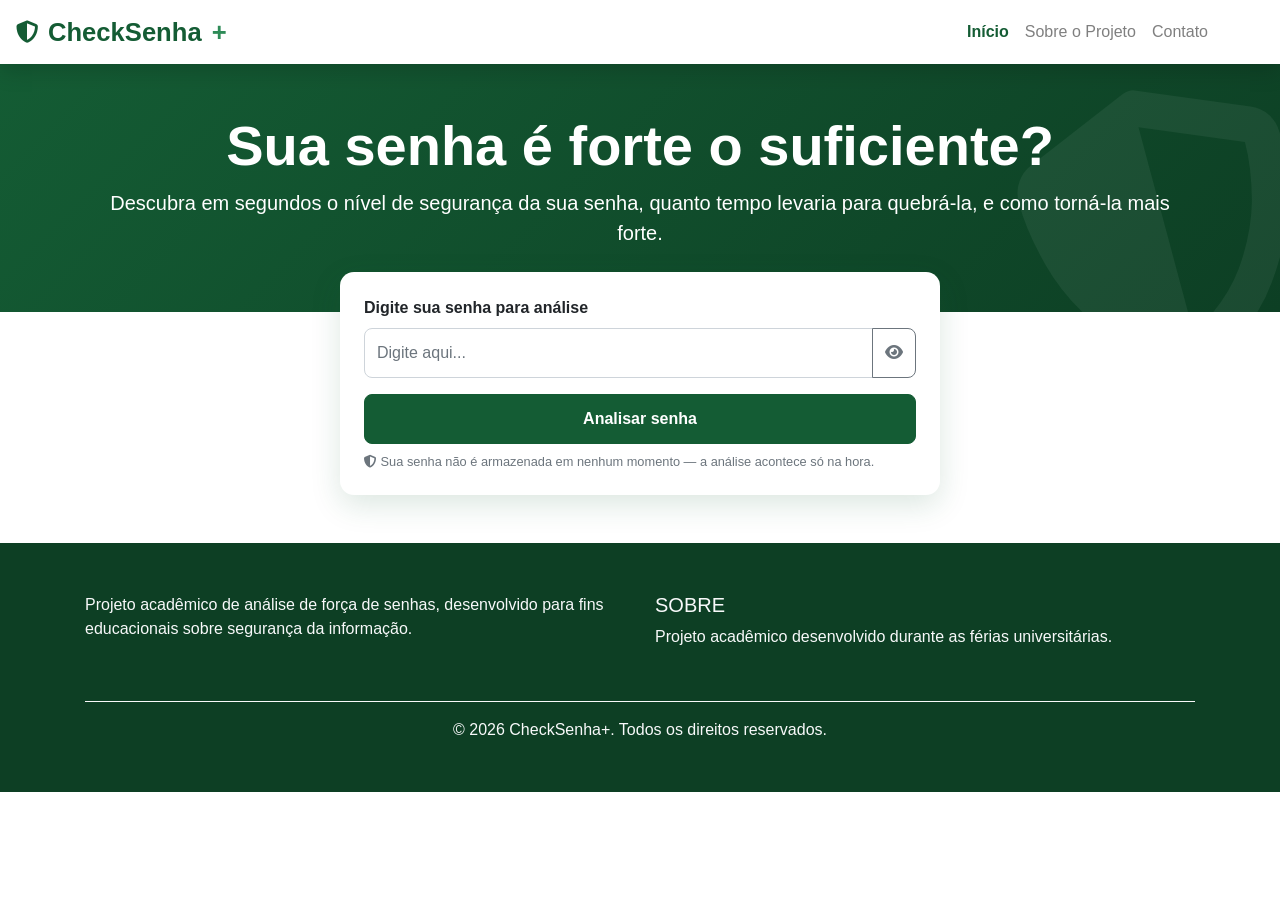
==== index.html @ 87e2ce7c "CHeckSenha" ====
<!DOCTYPE html>
<html lang="pt-br">
<head>
    <meta charset="utf-8">
    <meta name="viewport" content="width=device-width, initial-scale=1, shrink-to-fit=no">

    <link rel="stylesheet" href="https://stackpath.bootstrapcdn.com/bootstrap/4.1.3/css/bootstrap.min.css" integrity="sha384-MCw98/SFnGE8fJT3GXwEOngsV7Zt27NXFoaoApmYm81iuXoPkFOJwJ8ERdknLPMO" crossorigin="anonymous">
    <link rel="stylesheet" href="https://use.fontawesome.com/releases/v5.3.1/css/all.css" integrity="sha384-mzrmE5qonljUremFsqc01SB46JvROS7bZs3IO2EmfFsd15uHvIt+Y8vEf7N7fWAU" crossorigin="anonymous">
    <link rel="stylesheet" href="https://cdnjs.cloudflare.com/ajax/libs/font-awesome/6.4.0/css/all.min.css">

    <title>CheckSenha+ - Teste a força da sua senha</title>
    <link rel="stylesheet" href="css/style.css">
    <link rel="stylesheet" href="css/password-checker.css">
</head>
<body>
    <header id="topo">
        <nav class="navbar navbar-expand-sm navbar-light">
            <a href="index.html" class="navbar-brand logo-checksenha">
                <i class="fa-solid fa-shield-halved"></i> CheckSenha<span class="mais">+</span>
            </a>
            <button class="navbar-toggler" data-toggle="collapse" data-target="#nav-target">
                <span class="navbar-toggler-icon"></span>
            </button>
            <div class="collapse navbar-collapse" id="nav-target">
                <ul class="navbar-nav ml-auto">
                    <li class="nav-item">
                        <a class="nav-link link ativo" href="index.html">Início</a>
                    </li>
                    <li class="nav-item">
                        <a class="nav-link link" href="Quem-Somos.html">Sobre o Projeto</a>
                    </li>
                    <li class="nav-item">
                        <a class="nav-link link mr-5" href="contatos.html">Contato</a>
                    </li>
                </ul>
            </div>
        </nav>
    </header>

    <section id="banner1" class="py-5 text-center text-white">
        <div class="container">
            <h1 class="display-4 font-weight-bold">Sua senha é forte o suficiente?</h1>
            <p class="lead">Descubra em segundos o nível de segurança da sua senha, quanto tempo levaria para quebrá-la, e como torná-la mais forte.</p>
        </div>
    </section>

    <section id="checador" class="pb-5">
        <div class="container">
            <div class="card p-4 mx-auto" style="max-width: 600px;">

                <label for="inputSenha" class="form-label font-weight-bold">Digite sua senha para análise</label>
                <div class="input-group mb-3">
                    <input type="password" class="form-control" id="inputSenha" placeholder="Digite aqui...">
                    <div class="input-group-append">
                        <button class="btn btn-outline-secondary" type="button" id="btnMostrarSenha">
                            <i class="fa-solid fa-eye"></i>
                        </button>
                    </div>
                </div>

                <button class="btn btn-primary w-100" id="btnAnalisar">Analisar senha</button>

                <p class="text-muted small mt-2 mb-0">
                    <i class="fa-solid fa-shield-halved"></i>
                    Sua senha não é armazenada em nenhum momento — a análise acontece só na hora.
                </p>

                <div id="resultado" class="mt-4" style="display:none;">
                    <hr>

                    <div class="mb-2">
                        <strong>Classificação:</strong>
                        <span id="resClassificacao"></span>
                    </div>

                    <div class="progress mb-3" style="height: 20px;">
                        <div id="barraForca" class="progress-bar" role="progressbar" style="width: 0%;"></div>
                    </div>

                    <div class="mb-2">
                        <strong>Tempo estimado para quebrar:</strong>
                        <span id="resTempo"></span>
                    </div>

                    <div class="mb-2" id="blocoComprometida" style="display:none;">
                        <span class="badge badge-danger">⚠️ Essa senha já apareceu em vazamentos conhecidos!</span>
                    </div>

                    <div class="mb-2" id="blocoPadroes" style="display:none;">
                        <strong>Padrões detectados:</strong>
                        <ul id="listaPadroes"></ul>
                    </div>

                    <div>
                        <strong>Sugestões de melhoria:</strong>
                        <ul id="listaMelhorias"></ul>
                    </div>
                </div>

                <div id="erroMsg" class="alert alert-danger mt-3" style="display:none;"></div>
            </div>
        </div>
    </section>

    <footer id="footer" class="mt-0">
        <div class="container">
            <div class="row">
                <div class="col-md-6 text-light">
                    <p>Projeto acadêmico de análise de força de senhas, desenvolvido para fins educacionais sobre segurança da informação.</p>
                </div>
                <div class="col-md-6">
                    <h5 class="text-uppercase text-light">Sobre</h5>
                    <p class="text-light">Projeto acadêmico desenvolvido durante as férias universitárias.</p>
                </div>
            </div>
            <hr class="border-light">
            <div class="text-center text-light">
                <p class="mb-0">&copy; 2026 CheckSenha+. Todos os direitos reservados.</p>
            </div>
        </div>
    </footer>

    <script src="script/script.js"></script>
    <script src="script/passwordChecker.js"></script>
    <script src="https://code.jquery.com/jquery-3.3.1.slim.min.js" integrity="sha384-q8i/X+965DzO0rT7abK41JStQIAqVgRVzpbzo5smXKp4YfRvH+8abtTE1Pi6jizo" crossorigin="anonymous"></script>
    <script src="https://cdnjs.cloudflare.com/ajax/libs/popper.js/1.14.3/umd/popper.min.js" integrity="sha384-ZMP7rVo3mIykV+2+9J3UJ46jBk0WLaUAdn689aCwoqbBJiSnjAK/l8WvCWPIPm49" crossorigin="anonymous"></script>
    <script src="https://stackpath.bootstrapcdn.com/bootstrap/4.1.3/js/bootstrap.min.js" integrity="sha384-ChfqqxuZUCnJSK3+MXmPNIyE6ZbWh2IMqE241rYiqJxyMiZ6OW/JmZQ5stwEULTy" crossorigin="anonymous"></script>
</body>
</html>
---- css/style.css ----
html {
  scroll-behavior: smooth;
  overflow-x: hidden;
}
button{
    outline: none;
    cursor: pointer;
}
button:focus , input:focus, select:focus{
    outline: none;
}
*{
    box-sizing: border-box;
}
#dados-pessoais,
#consultas,
#exames,
#historico {
  scroll-margin-top: 160px; 
  opacity: 0.2;
  transition: 0.4s ease;
}
img, input, button, select{
            outline: none;
        }
        #topo{
            opacity: 0;
            transition: 0.5s ease;
        }
        .verde{
            background-color: #024959;
            color: white;
        }

        .botao-paciente{
            background-color: steelblue;
            border: 1px solid steelblue;
            transition: 0.3s;
        }
        #footer{
            padding: 50px;
            background: steelblue;
        }

        .botao-paciente:hover{
            background-color: white;
            border: 1px solid #024959;
            color: #024959;
        }
        .card{
            border-radius: 10px;
            cursor: pointer;
            transition: 0.3s;
            box-shadow: 0 0 2px black;
        }

        .card:hover{
            transform: scale(1.04);
        }

        

        #controle{
            background-color: #024959;
        }

        #atendimento-sessao{
            padding: 50px;
            margin: 50px 0;
            background-color: #a3cad3;
            box-shadow: 0 0 10px #024959;
        }

        #atendimento-sessao i{
            color: #024959;
        }

        .verde-texto{
            color: #024959;
        }

        .card-agendamento{
            margin: 20px 0;
            padding: 15px;
            border-radius: 5px;
            box-shadow: 0 0 2px black;
        }

        #agendamento input, select{
            padding: 10px;
        }
        #agendamento .cpf, .data{
            width: 100%;
        }
        #agendamento .data input{
            width: 100%;
        }

        .botan-buscar-horario{
            margin: 10px 0;
        }
        #quem-somos img{
            box-shadow: 0 0 5px black;
            border-radius: 5px
        }

        .quem-somos{
            margin: 50px 0;
        }

        .subbanner{
            background-color: #f6f6f6;
            border-radius: 5px;
            box-shadow: 0 0 1px black;
            padding: 15px;
        }
        
        #banner2{
            margin-top: 10px;
            background-color: #f6f6f6;
        }
        #slides{
            display: flex;
            gap: 16px;
            overflow-x: auto;
            flex-wrap: nowrap;
            scroll-snap-type: x mandatory;
            padding: 10px 16px;
            box-sizing: border-box;
            width: 100%;
            margin: 0;
        }
        #slides .card-2:first-child{
            margin-left: 0;
        }
        .slider-servicos::-webkit-scrollbar {
            display: none;
        }
        .subbanner button{
            padding: 6px;
            cursor: pointer;
            border-radius: 10px;
            background-color: #f6f6f6;
            color: #024959;
            border: 1px solid #024959;
            display: flex;
            gap: 5px;
            align-items: center;
            margin-top: 5px;
        }

        .subbanner button:hover{
            box-shadow: 0 0 5px #024959;
        }
        .card-2{
            min-width: 200px;
            max-width: 200px;
            box-sizing: border-box;
            background-color: #f6f6f6;
            color: steelblue;
            box-shadow: 0 0 10px steelblue;
            display: flex;
            padding: 15px;
            gap: 10px;
            transition: ease 0.3s;
            scroll-snap-align: start;
            flex-shrink: 0;
        }
        .card-2:hover{
            background-color: steelblue;
            color: white;
            box-shadow: 0 0 2px black;
        }
        .card2-b{
            display: flex;
            flex-direction: column;
            justify-content: space-around;
        }
        .botao-especialidades{
            background-color: steelblue;
            border: 1px solid steelblue;
            color: white;
            display: flex;
            justify-content: space-between;
            align-items: center;
            gap: 10px;
            transition: all 0.3s ease;
        }
        .botao-especialidades:hover{
            background-color: white;
            color: steelblue;
            border: 1px solid steelblue;
            transform: scale(1.05);}
            
            .sem-linha {
                text-decoration: none;
            }

        #saude-controle-qualidade{
        background-color: #f6f6f6;
        padding: 50px 0;
    }
    .card-scq{
        display: flex;
        flex-direction: column;
        align-items: center;
        gap: 5px;
        text-align: center;
        min-width: 200px;
        max-width: 350px;
        background-color: white;
        border-radius: 15px;
        box-shadow: 0 5px 10px rgba(0, 0, 0, 0.15);
        padding: 50px;
        margin: 1px;
        flex-shrink: 0;
        scroll-snap-align: start;
        transition: 0.3s ease, box-shadow 0.3s ease;
    }
    .quadrado{
        display: flex;
        flex-direction: column;
    }
    .quadrado h3{
        height: 70px;
    }
    .quadrado p{
        height: 70px;
    }

    .card-scq:hover{
        transform: translateY(-8px);
        box-shadow: 0px 8px 10px rgba(0,0,0,0.15);
    }
    .card-scq img{
        box-shadow: 0 0 5px black;
        border-radius: 5px;
        margin-bottom: 10px;
    }
    .card-scq p{
    }
    #unidades{
        background-color: #f6f6f6;
        padding: 2px 0;
    }

    .card-unidades{
        background-color: white;
        padding: 15px 0;
        transition: 0.3s ease;
        border-radius: 5px;
        box-shadow: 0 0 1px black;
    }

    .card-unidades:hover{
        transform: translateY(-8px);
        box-shadow: 0px 5px 10px rgba(0,0,0,0.15);
    }
    .card-unidades img{
        border-radius: 5px;
        box-shadow: 0 0 5px black;
        margin-bottom: 5px;
    }

    .desc-unidades{
        text-align: start;
        padding: 0 10px;
    }

    #banner-agendamento{
        background-color: #024959;
        color: white;
        margin: 20px 0;
        max-height: 0;
        transition: 0.5s ease;
        opacity: 0.1;
    }

    #info-pessoais, #horarios{
        box-shadow: 0 0 10px rgba(0,0,0,0.3);
        border-radius: 5px;
        padding: 30px;
        transition: 0.5s ease;
        opacity: 0.2;
    }
    #info-pessoais{
        position: sticky !important;
        top: 110px;
    }
    .calcular-imc{
          background-color: white;
          display: flex;
          flex-direction: column;
          padding: 50px;
          height: 450px;
          border-radius: 5px;
          box-shadow: 0 8px 20px rgba(0,0,0,0.15);
          transition: 0.3s;
        }

        .calcular-imc input{
          width: 100%;
          margin-bottom: 5px;
        }

        .calcular-imc label{
          margin: 0;
          padding: 0;
        }
        .fechar{
          display: none;
        }
        #label-obs-agua{
          margin: 0;
          font-size: 0.8em;
        }
        .form-TMB{
          display: flex;
          gap: 5px;
        }
        .form-TMB-select{
          display: flex;
          gap: 5px;
          justify-content: space-between;
        }
        .form-TMB-select select{
          width: 50%;
          padding: 1px;
          margin-bottom: 5px;
          border: 1px solid gray;
          color: gray;
        }
        header{
          transition: 0.3s;
          position: sticky !important;
          top: 0;
          box-shadow: 0 8px 20px rgba(0,0,0,0.15);
          z-index: 1;
          background-color: white;
          overflow: hidden;
        }

        #loginModal{
          width: 100%;
          display: flex;
          transition: 0.5s ease;
          justify-content: center;
          align-items: center;
          flex-direction: column;
          background-color: white;
          max-height: 0;
          overflow: hidden;
        }
        #loginModal.abrir{
          max-height: 300px;
          margin-bottom: 10px;
        }
        .formLogin{
          gap: 10px;
          display: flex;
          flex-direction: column;
          width: 300px;
        }
        .formLogin input, button{
          padding: 5px;
          border-radius: 5px;
          border: 1px solid #a3cad3;
        }
        .formLogin label{
          margin: 0;
          padding: 0;
        }
        .formLogin button{
          background-color: #024959;
          color: white;
          cursor: pointer;
          transition: 0.3s;
        }
        .formLogin button:hover{
          background-color: white;
          color: #024959;
          border: 1px solid #024959;
          transform: scale(1.05);
        }

        .login-link{
          display: flex;
          flex-direction: column;
        }
        .login-link p{
          margin: 0;
          padding: 0;
          color: gray;
        }
        .unidades {
    background-color: #f6f6f6;
    padding: 5rem 0;
}

/* Cards das unidades */
.unidade-card {
    padding: 1rem;
    border: 0;
    box-shadow: 0 4px 15px rgba(0,0,0,0.1);
    border-radius: 8px;
    height: 100%;
}

.unidade-card img {
    border-radius: 8px;
    margin-bottom: 1rem;
    width: 100%;
    object-fit: cover;
}

        .map-responsive {
    overflow: hidden;
    padding-bottom: 56.25%; /* 16:9 */
    position: relative;
    height: 0;
    margin-bottom: 1rem;
}
.map-responsive iframe {
    position: absolute;
    top: 0;
    left: 0;
    width: 100%;
    height: 100%;
    border-radius: 8px;
    border: 0;
}

/* Formulário de contato */
.form-contato-card {
    padding: 2rem;
    border: 0;
    box-shadow: 0 4px 15px rgba(0,0,0,0.1);
    border-radius: 8px;
    background-color: #fff;
}

.form-contato-card .form-label {
    font-weight: 500;
}

.form-contato-card .form-control {
    border-radius: 6px;
    border: 1px solid #ccc;
}

.form-contato-card .btn-primary {
    background-color: #024959;
    border-color: #024959;
}
.form-contato-card .btn-primary:hover {
    background-color: #017180;
    border-color: #017180;
}

        .color-custom {
    background-color: #024959 !important;
}


.list-group-item.active {
    background-color: #024959 !important;
    border-color: #024959 !important;
}

.btn-primary {
}

.btn-info {
    background-color: #024959 !important;
    border-color: #024959 !important;
}

#menu_lateral_cliente{
    position: sticky !important;
    top: 160px;
    opacity: 0.3;
    transition: 0.4s ease;
}

.cinza{
    background-color: #f8f9fa;
}

.card-especialidades{
    box-shadow: 0 8px 10px rgba(0,0,0,0.15);
    padding: 20px;
    border-radius: 10px;
    transition: 0.3s ease;
    height: 170px;
}
.card-especialidades:hover{
    transform: scale(1.05);
}

.img{
    border-radius: 10px;
    box-shadow: 0 0 10px black;
}

#bannerAreaCliente{
    max-height: 0;
    overflow: hidden;
    opacity: 0.2;
    transition: 0.3s ease;
}

/* Estilos para a seção de banner */
.carousel-item {
      height: 500px;
    }

    .img-slide {
      object-fit: cover;
      height: 100%;
      width: 100%;
      transform: scale(1.08);
      transition: ease 3s;
    }
    .carousel-item.active .img-slide{
        transform: scale(1);
    }

    .carousel-caption {
        position: absolute;
        display: flex;
        justify-content: center;
        align-items: center;
        top: 0;
        left: 0;
        width: 100%;
        height: 100%;
      background: rgba(0,0,0,0.2);
      border-radius: 10px;
    }
    .bb{
        width: 80%;
        text-align: start;
    }
    .bb img{
        width: 400px;
    }
    .bb h5{
        font-size: 45px;
        text-shadow: 0px 4px 5px rgba(0,0,0,0.5);
    }
    .bb p{
        text-shadow: 0px 4px 5px rgba(0,0,0,0.5);
    }
    .caixa-dentro-banner{
        width: 50%;
    }
    .caixa-dentro-banner button{
        background-color: transparent;
        border: 1px solid white;
        color: white;
        padding: 8px;
        border-radius: 10px;
        transition: ease 0.3s;
    }
    .caixa-dentro-banner button:hover{
        color: #e6ddd2;
        border: 1px solid #e6ddd2;
        transform: scale(1.1);
    }

    /*MObile*/
    @media (max-width: 768px) {
        .caixa-dentro-banner {
            width: 100%;
            text-align: center;
        }
        .bb img{
            display: none;
            width: 70%;
            height: auto;
        }
        body{
            width: 100%;
            overflow-x: hidden;
        }
        #padrinho img{
            width: 100%;
            height: auto;
        }
        #padrinho .imagem-2{
            display: none;
        }
        .caixa2{
            padding: 0;
        }
        .caixa-impacto-padrinho{
            padding: 0;
        }
        .caixa-impacto-padrinho h1{
            font-size: 20px;
        }
        .caixa-desc-padrinho{
            padding: 0;
        }
        .fechar1{
            display: none;
        }
        .espaco{
            padding: 20px;
        }
        .canto{
            width: 100%;
        }
        #fotoparalax{
        }
        .pag-padrinho-card{
            margin: 10px auto;
            padding: 50px;
            box-shadow: 0 0 0 rgba(0, 0, 0, 0.0);
            border-radius: 0;
        }
        .sempadding{
        }
        .card-scq{
            max-width: 270px;
            padding: 15px;
        }
        .card-scq img{
            width: 80%;
        }
        .card-scq h5{
            font-size: 19px;
        }
        .card-scq p{
            font-size: 15px;
            height: 120px;
        }
        .fechar-mobile{
            display: none;
        }
        .cinza h1{
            font-size: 32px;
        }
    }
    .meio{
            display: flex;
            justify-content: center;
            position: relative;
        }
    .marcar{
        border: 1px solid red;
        display: flex;
        justify-content: center;
    }
    .gap{
        gap: 20px;
    }
.card-as{
    text-align: start;
}
#banner-especialidade{
    height: 300px;
    background-image: url(../img/banner-especialidades.jpg);
    background-size: cover;
    background-position: center;
    background-attachment: scroll;
    display: flex;
    align-items: center;
    padding: 50px;
    z-index: 20;
    animation: inicio ease 1s;
    overflow: hidden;
}

@keyframes inicio {
    0% {
        opacity: 0;
        transform: translateY(-400px);
    }
    100%{
        opacity: 1;
        transform: translateY(0);
    }
}
#banner1{
    animation: suave ease 1s;
}

@keyframes suave {
    0%{
        opacity: 0;
    }
    100%{
        opacity: 1;
    }
}
.cards-especialidades{
    width: 100%;
    display: flex;
    gap: 16px;
    overflow-x: auto;
    scroll-snap-type: x mandatory;
    padding: 10px;
}

.cards-especialidades::-webkit-scrollbar{
    display: none;
}
.card-esp{
    min-width: 240px;
    flex-shrink: 0;
    scroll-snap-align: start;

}
/* Estilos para a seção de padrinho */
.imagem-1{
            width: 550px;
            border-radius: 5px;
            box-shadow: 0 10px 10px rgba(0, 0, 0, 0.4);
        }
        .imagem-2{
            position: relative;
            top: 100px;
            left: -50px;
            width: 260px;
            height: 400px;
            border-radius: 5px;
            box-shadow: 0 10px 10px rgba(0, 0, 0, 0.4);
            object-fit: cover;
        }
        .titulo-padrinho{
            font-family: system-ui, -apple-system, BlinkMacSystemFont, 'Segoe UI', Roboto, Oxygen, Ubuntu, Cantarell, 'Open Sans', 'Helvetica Neue', sans-serif;
            font-size: 34px;
            font-weight: bold;
            color: black;
            width: 100%;
        }
        .caixa-desc-padrinho {
            display: flex;
            flex-direction: column;
            justify-content: space-between;
        }

        .caixa-desc-padrinho button{
            background-color: steelblue;
            border: 1px solid steelblue;
            color: white;
            transition: ease 0.3s;
        }
        .caixa-desc-padrinho button:hover{
            border: 1px solid steelblue;
            background-color: white;
            color: steelblue;
        }
        .caixa-impacto-padrinho h1{
            font-size: 38px;
            padding: 5px;
            font-weight: bold;
        }
        .caixa-desc-padrinho p{
            font-family: system-ui, -apple-system, BlinkMacSystemFont, 'Segoe UI', Roboto, Oxygen, Ubuntu, Cantarell, 'Open Sans', 'Helvetica Neue', sans-serif;
            font-size: 16px;
            padding: 5px;
        }
        .sub-padrinho{
            width: 100%;
            text-align: center;
            color: black;
        }
        .sub-padrinho{
            font-size: 16px;
        }
        .fonte{
            font-family: system-ui, -apple-system, BlinkMacSystemFont, 'Segoe UI', Roboto, Oxygen, Ubuntu, Cantarell, 'Open Sans', 'Helvetica Neue', sans-serif;
        }
        #padrinho{
            opacity: 0;
            animation: fadeIn 1.5s ease forwards;
            background-color: #a3cad3;
        }
        @keyframes fadeIn {
        to {
            opacity: 1;
        }
        }

        #fotoparalax{
            background-image: url(../img/banner2.png);
            background-size: cover;
            background-position: center;
            height: 400px;
            background-attachment: fixed;
        }
        .azul{
            color: steelblue;
        }
        .canto{
            display: flex;
            text-align: start;
            justify-content: center;
            flex-direction: column;
            height: 100%;
        }
        .canto h1, .canto p{
            color: white;
            text-shadow: 2px 2px 4px rgba(0, 0, 0, 0.6);
        }
        
        .ativo{
            color: steelblue;
            font-weight: bold;
        }
        .imagens{
            box-shadow: 0 4px 20px rgba(0, 0, 0, 0.4);
        }
        .cards-especialidade-mobile{
            display: none;
        }
        .padding5{
            padding: 5px;
        }
        #nada{
            padding: 50px 0;
        }
        @media (max-width:768px) {
            
            .cards-especialidade-mobile{
                display: flex;
                gap: 16px;
                overflow-x: auto;
                scroll-snap-type: x mandatory;
    
                padding: 10px;
            }
            .cards-especialidade-mobile::-webkit-scrollbar{
                display: none;
            }
            .card-especialidade-mobile{
                min-width: 250px;
                max-width: 250px;
                flex-shrink: 0;
                scroll-snap-align: start;
    
                border-radius: 10px;
                padding: 20px;
                background: white;
                box-shadow: 0 2px 8px rgba(0,0,0,0.3);
            }
            .card-especialidade-mobile h4{
                min-height: 50px;
            }
            .card-especialidade-mobile p {
                min-height: 98px;
            }
            .card-especialidade-mobile hr{
                box-shadow: 0 5px 0px rgba(0, 0, 0, 0.4);
            }
            #nada{
                padding: 0;
            }
            #ultimasessao-especialidade h3, #ultimasessao-especialidade h4{ 
                font-size: 1.2em;

            }
            .paddingcima{
                padding-top: 50px;
                padding-bottom: 0;
            }
        }

        /*pag QUem somos*/
        #banner-Quem-Somos{
            background-image: url(../img/banner3.png);
            height: 300px;
            background-position: center;
            background-size: cover;
            display: flex;
            justify-content: center;
            align-items: center;
            animation: iniciobanner 1s ease;
        }
        @keyframes iniciobanner {
            0%{
                opacity: 0;
                height: 0;
            }
            100%{
                opacity: 1;
            }
        }
        #banner-Quem-Somos .bqs-titulo{
            display: flex;
            flex-direction: column;
            padding: 50px;
        }
        #banner-Quem-Somos .bqs-titulo h1{
            font-size: 40px;
            color: white;
            text-shadow: 0 4px 10px rgba(0, 0, 0, 0.6);
        }
        #banner-Quem-Somos .bqs-titulo p{
            color: white;
            text-shadow: 0 4px 10px rgba(0, 0, 0, 0.6);
        }
        .quem-somos img{
            border-radius: 15px;
            box-shadow: 0 4px 10px rgba(0, 0, 0, 0.6);
        }
        @media (max-width: 768px) {
            .quem-somos img{
                width: 100%;
            }
        }

        /*contato*/
        .banner-contato{
            background-image: url(../img/vet2.jpg);
            background-position: center;
            background-size: cover;
            height: 300px;
            display: flex;
                align-items: center;
                animation: en ease 1s;
        }
        @keyframes en {
            0%{
                opacity: 0;
                height: 0;
            }
            100%{
                opacity: 1;
            }
        }
        .contato-titulo{
            width: 100%;
            padding: 50px;
            color: white;
            text-shadow: 0 4px 10px rgba(0, 0, 0, 0.6);
        }
---- css/password-checker.css ----
:root {
    --verde-principal: #145c34;
    --verde-escuro: #0d3f24;
    --verde-claro: #2e8b57;
}

#banner1 h1 {
    font-weight: 700;
}

#banner1 {
    background: linear-gradient(135deg, var(--verde-principal) 0%, var(--verde-escuro) 100%) !important;
    position: relative;
    overflow: hidden;
}

#banner1::before {
    content: "\f3ed";
    font-family: "Font Awesome 6 Free";
    font-weight: 900;
    position: absolute;
    font-size: 18rem;
    color: rgba(255, 255, 255, 0.06);
    right: -30px;
    top: -50px;
    transform: rotate(-15deg);
    pointer-events: none;
}

#banner1 .container {
    position: relative;
    z-index: 1;
}

.banner-contato {
    background: linear-gradient(135deg, var(--verde-principal) 0%, var(--verde-escuro) 100%) !important;
    background-image: none !important;
    padding: 80px 0;
    color: white;
}

.banner-contato .contato-titulo h1,
.banner-contato .contato-titulo p {
    color: white;
}

.logo-checksenha {
    font-size: 1.6rem;
    font-weight: 700;
    color: var(--verde-principal) !important;
    display: flex;
    align-items: center;
    gap: 10px;
}

.logo-checksenha i {
    font-size: 1.4rem;
}

.logo-checksenha .mais {
    color: var(--verde-claro);
}

#checador {
    margin-top: -40px;
    position: relative;
    z-index: 2;
}

#checador .card,
.form-contato-card {
    border: none;
    border-radius: 14px;
    box-shadow: 0 10px 30px rgba(20, 92, 52, 0.15);
    transition: 0.3s;
    padding: 30px;
}

#checador input#inputSenha {
    padding: 12px;
    font-size: 1rem;
    border-radius: 8px 0 0 8px;
}

#checador input#inputSenha:focus,
.form-control:focus {
    box-shadow: 0 0 0 2px var(--verde-principal);
    border-color: var(--verde-principal);
}

#btnAnalisar,
.form-contato-card button[type="submit"] {
    background-color: var(--verde-principal);
    border: 1px solid var(--verde-principal);
    padding: 12px;
    font-weight: 600;
    border-radius: 8px;
    transition: 0.3s;
}

#btnAnalisar:hover,
.form-contato-card button[type="submit"]:hover {
    background-color: white;
    color: var(--verde-principal);
    border: 1px solid var(--verde-principal);
}

#btnMostrarSenha {
    cursor: pointer;
    border-radius: 0 8px 8px 0;
}

.nav-link.ativo {
    color: var(--verde-principal) !important;
    font-weight: 600;
}

.progress {
    border-radius: 10px;
    background-color: #e9ecef;
}

.progress-bar {
    transition: width 0.5s ease, background-color 0.5s ease;
    font-weight: 600;
}

.progress-bar.bg-danger { background-color: #dc3545 !important; }
.progress-bar.bg-warning { background-color: #ffc107 !important; }
.progress-bar.bg-info { background-color: #2e8b57 !important; }
.progress-bar.bg-success { background-color: #145c34 !important; }

#resClassificacao {
    font-weight: 700;
}

#blocoComprometida .badge {
    font-size: 0.95rem;
    padding: 8px 12px;
}

#listaPadroes, #listaMelhorias {
    padding-left: 20px;
}

#listaPadroes li {
    color: #dc3545;
    margin-bottom: 4px;
}

#listaMelhorias li {
    color: #495057;
    margin-bottom: 4px;
}

#footer {
    background-color: var(--verde-escuro) !important;
}

#footer .col-md-6,
#footer .col-md-12 {
    margin-bottom: 20px;
}

#banner-Quem-Somos {
    background: linear-gradient(135deg, var(--verde-principal) 0%, var(--verde-escuro) 100%) !important;
    padding: 60px 0;
    color: white;
}

.azul {
    color: var(--verde-principal) !important;
}

@media (max-width: 576px) {
    #checador .card {
        margin: 0 10px;
        padding: 20px !important;
    }

    #banner1 h1 {
        font-size: 1.8rem;
    }

    #banner1::before {
        font-size: 10rem;
    }
}
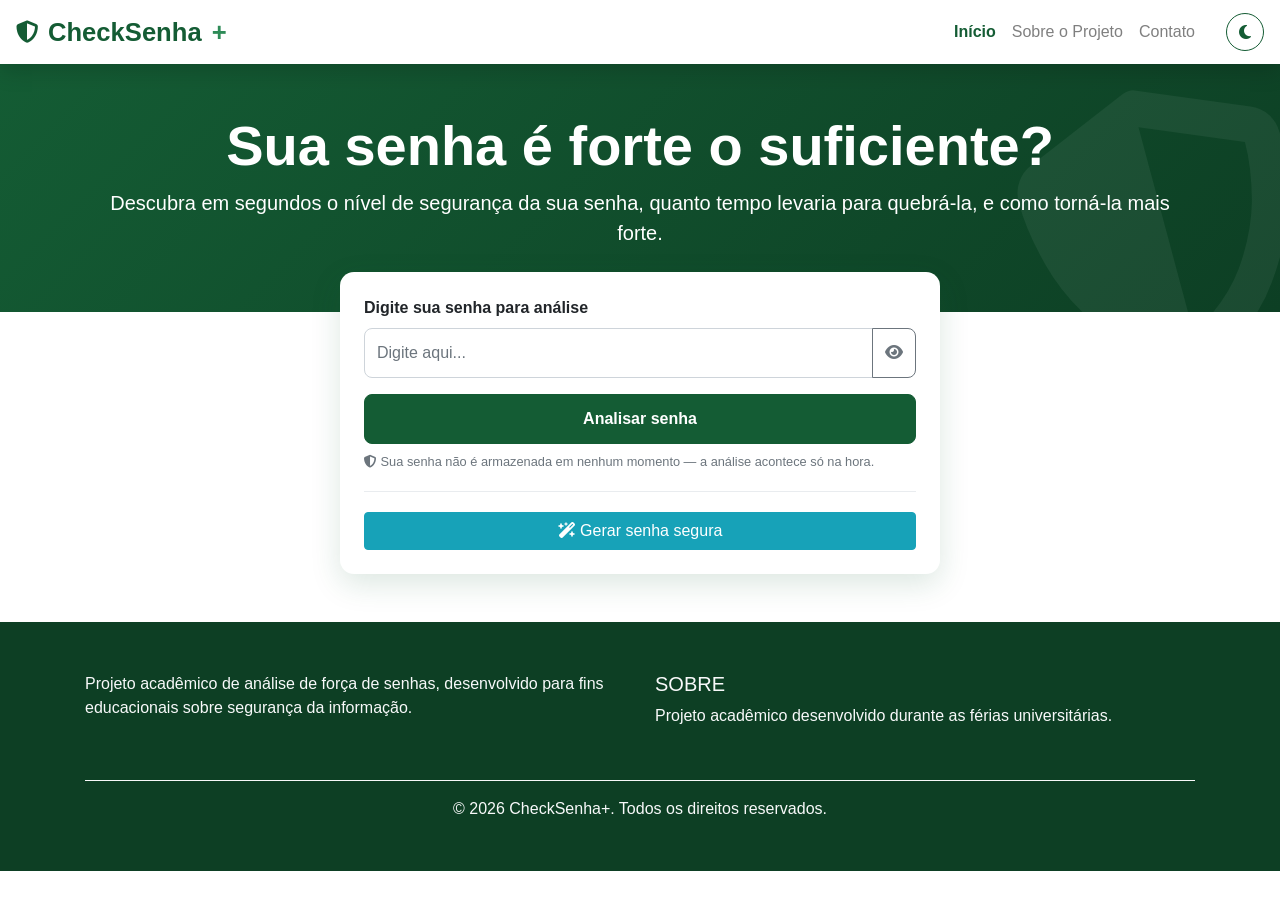
==== commit 06f4c4b1: "Adiconando tema escuro e sugestão de senha mais forte" ====
--- a/index.html
+++ b/index.html
@@ -22,7 +22,7 @@
                 <span class="navbar-toggler-icon"></span>
             </button>
             <div class="collapse navbar-collapse" id="nav-target">
-                <ul class="navbar-nav ml-auto">
+                <ul class="navbar-nav ml-auto align-items-center">
                     <li class="nav-item">
                         <a class="nav-link link ativo" href="index.html">Início</a>
                     </li>
@@ -30,7 +30,12 @@
                         <a class="nav-link link" href="Quem-Somos.html">Sobre o Projeto</a>
                     </li>
                     <li class="nav-item">
-                        <a class="nav-link link mr-5" href="contatos.html">Contato</a>
+                        <a class="nav-link link mr-2" href="contatos.html">Contato</a>
+                    </li>
+                    <li class="nav-item">
+                        <button id="btnDarkMode" title="Alternar tema">
+                            <i class="fa-solid fa-moon"></i>
+                        </button>
                     </li>
                 </ul>
             </div>
@@ -98,6 +103,26 @@
                 </div>
 
                 <div id="erroMsg" class="alert alert-danger mt-3" style="display:none;"></div>
+
+                <div id="geradorSenha">
+                    <button class="btn w-100" id="btnGerarSenha">
+                        <i class="fa-solid fa-wand-magic-sparkles"></i> Gerar senha segura
+                    </button>
+
+                    <div id="resultadoGerador" class="mt-3" style="display:none;">
+                        <div class="input-group">
+                            <input type="text" class="form-control" id="senhaGerada" readonly>
+                            <div class="input-group-append">
+                                <button class="btn btn-outline-secondary" type="button" id="btnCopiarSenha" title="Copiar">
+                                    <i class="fa-solid fa-copy"></i>
+                                </button>
+                            </div>
+                        </div>
+                        <p class="text-muted small mt-2 mb-0">
+                            Senha gerada localmente no seu navegador — não passa pela internet.
+                        </p>
+                    </div>
+                </div>
             </div>
         </div>
     </section>
@@ -121,6 +146,7 @@
     </footer>
 
     <script src="script/script.js"></script>
+    <script src="script/darkMode.js"></script>
     <script src="script/passwordChecker.js"></script>
     <script src="https://code.jquery.com/jquery-3.3.1.slim.min.js" integrity="sha384-q8i/X+965DzO0rT7abK41JStQIAqVgRVzpbzo5smXKp4YfRvH+8abtTE1Pi6jizo" crossorigin="anonymous"></script>
     <script src="https://cdnjs.cloudflare.com/ajax/libs/popper.js/1.14.3/umd/popper.min.js" integrity="sha384-ZMP7rVo3mIykV+2+9J3UJ46jBk0WLaUAdn689aCwoqbBJiSnjAK/l8WvCWPIPm49" crossorigin="anonymous"></script>
--- a/css/password-checker.css
+++ b/css/password-checker.css
@@ -173,6 +173,116 @@
     color: var(--verde-principal) !important;
 }
 
+body.dark-mode {
+    background-color: #121212;
+    color: #e0e0e0;
+}
+
+body.dark-mode header,
+body.dark-mode nav {
+    background-color: #1a1a1a !important;
+}
+
+body.dark-mode .logo-checksenha {
+    color: #4ade80 !important;
+}
+
+body.dark-mode .nav-link {
+    color: #e0e0e0 !important;
+}
+
+body.dark-mode .nav-link.ativo {
+    color: #4ade80 !important;
+}
+
+body.dark-mode #checador .card,
+body.dark-mode .form-contato-card {
+    background-color: #1e1e1e;
+    color: #e0e0e0;
+}
+
+body.dark-mode input.form-control,
+body.dark-mode textarea.form-control {
+    background-color: #2a2a2a;
+    border-color: #3a3a3a;
+    color: #e0e0e0;
+}
+
+body.dark-mode input.form-control::placeholder {
+    color: #888;
+}
+
+body.dark-mode .text-muted {
+    color: #999 !important;
+}
+
+body.dark-mode #footer {
+    background-color: #0d0d0d !important;
+}
+
+#btnDarkMode {
+    background: none;
+    border: 1px solid var(--verde-principal);
+    color: var(--verde-principal);
+    border-radius: 50%;
+    width: 38px;
+    height: 38px;
+    display: flex;
+    align-items: center;
+    justify-content: center;
+    cursor: pointer;
+    transition: 0.3s;
+    margin-left: 15px;
+}
+
+#btnDarkMode:hover {
+    background-color: var(--verde-principal);
+    color: white;
+}
+
+body.dark-mode #btnDarkMode {
+    border-color: #4ade80;
+    color: #4ade80;
+}
+
+body.dark-mode #btnDarkMode:hover {
+    background-color: #4ade80;
+    color: #121212;
+}
+
+#geradorSenha {
+    margin-top: 20px;
+    padding-top: 20px;
+    border-top: 1px solid #e9ecef;
+}
+
+body.dark-mode #geradorSenha {
+    border-top-color: #333;
+}
+
+#senhaGerada {
+    font-family: 'Courier New', monospace;
+    font-weight: 600;
+    letter-spacing: 1px;
+}
+
+#btnGerarSenha {
+    background-color: #17a2b8;
+    border: 1px solid #17a2b8;
+    color: white;
+    transition: 0.3s;
+    width: 100%;
+}
+
+#btnGerarSenha:hover {
+    background-color: white;
+    color: #17a2b8;
+}
+
+#btnCopiarSenha {
+    cursor: pointer;
+}
+
 @media (max-width: 576px) {
     #checador .card {
         margin: 0 10px;
